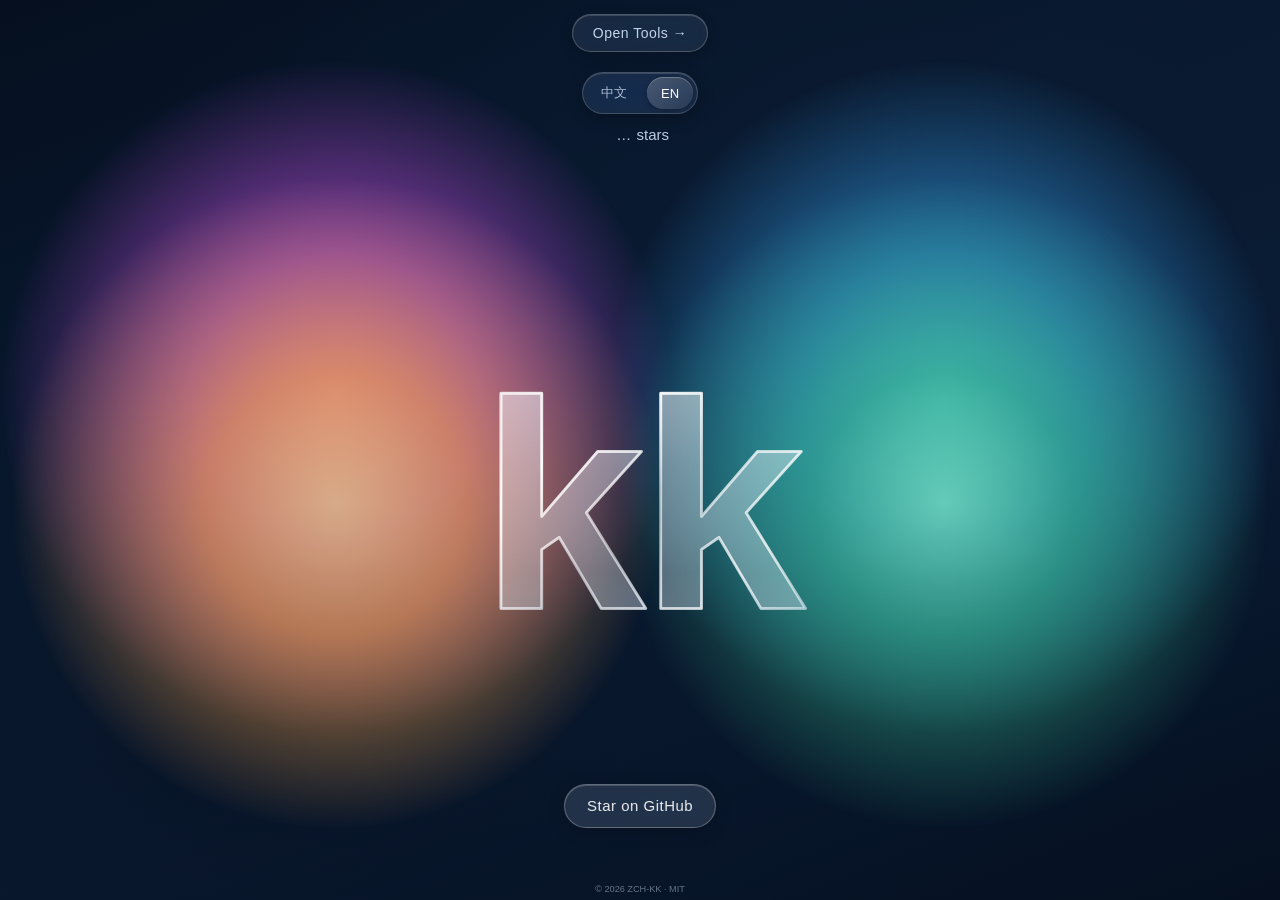
==== index.html @ 345762b6 "feat: 主页新增'工具箱'入口（双语 data-zh/en，玻璃胶囊视觉）" ====
<!DOCTYPE html>
<html lang="zh-CN">
<head>
  <meta charset="UTF-8" />
  <!-- viewport-fit=cover:允许页面铺到刘海屏/底部安全区,配合 CSS env() 使用 -->
  <meta name="viewport" content="width=device-width, initial-scale=1.0, maximum-scale=5.0, viewport-fit=cover" />
  <meta name="theme-color" content="#050f1f" />
  <!-- 避免移动浏览器把数字串自动识别成电话号码加链接 -->
  <meta name="format-detection" content="telephone=no, email=no, address=no" />

  <!-- 安全相关 meta -->
  <!-- 严格 CSP:禁内联脚本/样式;只允许本页目录下的资源 + data: 图片(预留) -->
  <meta http-equiv="Content-Security-Policy"
        content="default-src 'none';
                 style-src 'self';
                 script-src 'self';
                 img-src 'self' data:;
                 font-src 'self';
                 connect-src https://api.github.com;
                 base-uri 'none';
                 form-action 'none';
                 frame-ancestors 'none';
                 object-src 'none';" />
  <meta http-equiv="X-Content-Type-Options" content="nosniff" />
  <meta name="referrer" content="no-referrer" />
  <meta http-equiv="Permissions-Policy"
        content="camera=(), microphone=(), geolocation=(), payment=(),
                 usb=(), midi=(), accelerometer=(), gyroscope=(),
                 magnetometer=(), display-capture=(), browsing-topics=();" />

  <title>kk — 液态玻璃 / Liquid Glass</title>
  <meta name="description" content="kk 液态玻璃展示页,2026 年新版。" />
  <meta name="description" lang="en" content="kk liquid glass showcase, 2026 edition." />
  <meta name="keywords" content="kk, liquid glass, 液态玻璃, showcase, GitHub Pages" />
  <meta name="author" content="ZCH-KK" />

  <!-- Open Graph / Facebook -->
  <meta property="og:type" content="website" />
  <meta property="og:site_name" content="kk" />
  <meta property="og:title" content="kk · Liquid Glass 2026" />
  <meta property="og:description" content="液态玻璃风格的双字母动画展示页。" />
  <meta property="og:url" content="https://ZCH-KK.github.io/kk/" />
  <meta property="og:image" content="assets/og.png" />
  <meta property="og:locale" content="zh_CN" />
  <meta property="og:locale:alternate" content="en_US" />

  <!-- Twitter Card -->
  <meta name="twitter:card" content="summary_large_image" />
  <meta name="twitter:title" content="kk · Liquid Glass 2026" />
  <meta name="twitter:description" content="液态玻璃风格的双字母动画展示页。" />
  <meta name="twitter:image" content="assets/og.png" />

  <link rel="icon" type="image/svg+xml" href="assets/favicon.svg" />
  <link rel="alternate icon" href="data:," />
  <link rel="stylesheet" href="assets/style.css" />
  <!-- IE 专用 fallback:用 flexbox 替 grid、纯色替毛玻璃、移除 min()/env() -->
  <!--[if IE]>
  <link rel="stylesheet" href="assets/ie.css" />
  <![endif]-->
</head>
<body>
  <a class="skip-link" href="#main-content" data-zh="跳到主要内容" data-en="Skip to main content">跳到主要内容</a>
  <!-- 结构化数据:告诉搜索引擎这是个什么页面 -->
  <script type="application/ld+json">
  {
    "@context": "https://schema.org",
    "@type": "WebSite",
    "name": "kk",
    "alternateName": "Liquid Glass 2026",
    "url": "https://ZCH-KK.github.io/kk/",
    "description": "液态玻璃风格的双字母动画展示页。",
    "inLanguage": ["zh-CN", "en"],
    "author": {
      "@type": "Person",
      "name": "ZCH-KK",
      "url": "https://github.com/ZCH-KK"
    },
    "publisher": {
      "@type": "Person",
      "name": "ZCH-KK"
    },
    "potentialAction": {
      "@type": "SearchAction",
      "target": "https://github.com/ZCH-KK?tab=repositories&q={search_term_string}",
      "query-input": "required name=search_term_string"
    }
  }
  </script>
  <div class="backdrop" aria-hidden="true">
    <div class="orbit">
      <div class="blob b1"></div>
      <div class="blob b2"></div>
      <div class="blob b3"></div>
      <div class="blob b4"></div>
    </div>
  </div>

  <main id="main-content" class="stage" role="main">
    <a class="boost"
       href="https://github.com/ZCH-KK/kk"
       target="_blank"
       rel="noopener noreferrer nofollow"
       data-zh="去 GitHub 助力该网页发展"
       data-en="Star on GitHub">
      去 GitHub 助力该网页发展
    </a>
    <p class="stats" aria-live="polite">
      <span class="stats-label" data-zh="已有" data-en=""></span>
      <span class="stars-count" data-zh="…" data-en="…">…</span>
      <span class="stats-suffix" data-zh="人助力" data-en="stars">stars</span>
    </p>
    <div class="lang-switch" role="group" aria-label="Language">
      <button type="button" class="lang-btn" data-lang="zh" aria-pressed="true">中文</button>
      <button type="button" class="lang-btn" data-lang="en" aria-pressed="false">EN</button>
    </div>
    <div class="glass-word">
      <div class="ghost" role="img" aria-label="kk 液态玻璃标题" lang="en">
      <svg viewBox="0 0 1000 440" xmlns="http://www.w3.org/2000/svg" aria-hidden="true" focusable="false">
        <defs>
          <linearGradient id="body" x1="0%" y1="0%" x2="0%" y2="100%">
            <stop offset="0%"   stop-color="#ffffff" stop-opacity=".60"/>
            <stop offset="38%"  stop-color="#f3f8ff" stop-opacity=".42"/>
            <stop offset="70%"  stop-color="#e8f1fd" stop-opacity=".34"/>
            <stop offset="100%" stop-color="#d6e6fa" stop-opacity=".46"/>
          </linearGradient>

          <linearGradient id="rimGrad" x1="0%" y1="0%" x2="100%" y2="100%">
            <stop offset="0%"   stop-color="#ffffff" stop-opacity="0"/>
            <stop offset="28%"  stop-color="#ffffff" stop-opacity="1"/>
            <stop offset="50%"  stop-color="#ffffff" stop-opacity=".4"/>
            <stop offset="75%"  stop-color="#ffffff" stop-opacity=".75"/>
            <stop offset="100%" stop-color="#ffffff" stop-opacity="0"/>
          </linearGradient>

          <linearGradient id="edgeLine" x1="0%" y1="0%" x2="0%" y2="100%">
            <stop offset="0%"   stop-color="#ffffff" stop-opacity=".9"/>
            <stop offset="55%"  stop-color="#ffffff" stop-opacity=".35"/>
            <stop offset="100%" stop-color="#cfe3ff" stop-opacity=".55"/>
          </linearGradient>
        </defs>

        <text x="500" y="308" text-anchor="middle" dominant-baseline="central"
              font-family="-apple-system, 'SF Pro Display', 'Segoe UI', 'Helvetica Neue', Arial, sans-serif"
              font-weight="700" font-size="330" letter-spacing="-6"
              fill="url(#body)">kk</text>

        <text x="500" y="308" text-anchor="middle" dominant-baseline="central"
              font-family="-apple-system, 'SF Pro Display', 'Segoe UI', 'Helvetica Neue', Arial, sans-serif"
              font-weight="700" font-size="330" letter-spacing="-6"
              fill="none" stroke="url(#edgeLine)" stroke-width="3.4"
              stroke-linejoin="round" stroke-linecap="round"
              opacity=".95">kk</text>

        <text x="500" y="308" text-anchor="middle" dominant-baseline="central"
              font-family="-apple-system, 'SF Pro Display', 'Segoe UI', 'Helvetica Neue', Arial, sans-serif"
              font-weight="700" font-size="330" letter-spacing="-6"
              fill="none" stroke="url(#rimGrad)" stroke-width="2.8"
              stroke-linejoin="round" stroke-linecap="round"
              opacity=".95">kk</text>
      </svg>
    </div>
  </div>
  </main>

  <nav class="tools-cta" aria-label="子站导航">
    <a class="tools-btn"
       href="https://zch-kk.github.io/kk-tools/"
       target="_blank"
       rel="noopener noreferrer"
       data-zh="进入工具箱 →"
       data-en="Open Tools →">
      进入工具箱 →
    </a>
  </nav>

  <footer class="site-foot" role="contentinfo">
    <small class="foot-line" data-zh="© 2026 ZCH-KK · MIT" data-en="© 2026 ZCH-KK · MIT">© 2026 ZCH-KK · MIT</small>
  </footer>
  <script src="assets/main.js" defer></script>
  <script src="assets/lang.js" defer></script>
  <!--[if IE]>
  <script src="assets/ie-polyfills.js" defer></script>
  <![endif]-->
</body>
</html>
---- assets/style.css ----
/* ======================================================
   兼容性补齐:
   - 用 @supports 做特性检测:支持 backdrop-filter 的设备走毛玻璃,不支持的走纯色背景
   - inset 在 Safari 14.4 才开始支持,加 fallback top/right/bottom/left
   - prefers-reduced-motion / prefers-color-scheme 双查询保留
   - 移动端安全区用 env(safe-area-inset-*)
   - 触摸屏禁用 300ms 延迟 + 禁用双击缩放:touch-action: manipulation
   ====================================================== */
* { margin: 0; padding: 0; box-sizing: border-box; }
html, body { height: 100%; width: 100%; }

html {
  /* 防止某些 Android 浏览器因溢出横滚 */
  overflow-x: hidden;
  /* 移动端:禁用双击缩放,禁用双指默认手势但不阻止 pinch(可单独管) */
  touch-action: manipulation;
  /* 高 DPI 文字锐化 */
  -webkit-text-size-adjust: 100%;
}

body {
  position: relative;
  overflow: hidden;
  /* 全文不可选中、可复制:展示型页面无所谓,但消除长按 iOS Safari 弹出选择菜单 */
  -webkit-user-select: none;
  user-select: none;
  /* 禁用 iOS Safari 长按链接弹出菜单(只针对 .boost 的图片/链接预览会触发) */
  -webkit-touch-callout: none;
  /* 高 DPI 字体平滑 */
  -webkit-font-smoothing: antialiased;
  -moz-osx-font-smoothing: grayscale;

  font-family: -apple-system, "SF Pro Display", BlinkMacSystemFont,
               "Segoe UI", "PingFang SC", "Hiragino Sans GB",
               "Microsoft YaHei", "Helvetica Neue", Arial, sans-serif;
  background:
    radial-gradient(120% 90% at 76% 20%, #0a1a30 0%, transparent 55%),
    radial-gradient(110% 80% at 20% 80%, #081427 0%, transparent 60%),
    linear-gradient(160deg, #050f1f 0%, #0a1e38 55%, #050f1f 100%);
  /* 移动浏览器 100vh 在 URL 栏显示/隐藏时会跳,改用 -webkit-fill-available + dvh 兜底 */
  min-height: 100vh;
  min-height: -webkit-fill-available;
  min-height: 100dvh;
}

/* ================= 模糊光圈流动背景(性能优化版) ================= */
.backdrop {
  position: absolute;
  top: 0; right: 0; bottom: 0; left: 0;   /* inset fallback,旧浏览器也能吃 */
  overflow: hidden;
  z-index: 0;
}

.orbit {
  position: absolute;
  top: -14%; right: -14%; bottom: -14%; left: -14%;
  transform-origin: 50% 50%;
  animation: spin 30s linear infinite;
  will-change: transform;
}
@keyframes spin { from { transform: rotate(0deg); } to { transform: rotate(360deg); } }

.blob { position: absolute; width: 60vw; height: 60vw; border-radius: 50%; }
.b1 { background: radial-gradient(circle, #ff7ed9 0%, #b64bd6 26%, rgba(182,75,214,0) 62%);
      top: 12%; left: 8%; opacity: .7; }
.b2 { background: radial-gradient(circle, #5ce0ff 0%, #2f8fd4 26%, rgba(47,143,212,0) 62%);
      top: 12%; right: 8%; opacity: .7; }
.b3 { background: radial-gradient(circle, #ffe27a 0%, #f0a24b 24%, rgba(240,162,75,0) 60%);
      bottom: 12%; left: 8%; opacity: .65; }
.b4 { background: radial-gradient(circle, #8affc1 0%, #37b98b 24%, rgba(55,185,139,0) 60%);
      bottom: 12%; right: 8%; opacity: .6; }

@media (prefers-reduced-motion: reduce) {
  .orbit, .blob { animation: none !important; }
}

/* ================= kk 透明液态玻璃字 ================= */
.glass-word {
  position: absolute;
  top: 0; right: 0; bottom: 0; left: 0;
  z-index: 2;
  display: grid;
  place-items: center;
  cursor: pointer;
  /* 关键修复:旧 Safari 把 grid 简写拆开处理,保险起见保留显式 display */
}
.ghost {
  width: 88vw;
  max-width: 900px;
  /* 老 Safari 不识别 min(),改用 vw + max-width 双重限制 */
  /* SVG viewBox 1000x440,文字 y=308 font-size 330,导致实际字形
     重心略低于 viewBox 中心 70%处;这里上提 6%让视觉重心贴正中间 */
  transform: translateY(-6%);
  -webkit-transform: translateY(-6%);
}
.ghost svg { width: 100%; height: auto; display: block; }

/* ================= 涟漪 ================= */
.ripple {
  position: fixed;
  width: 40px; height: 40px; border-radius: 50%;
  transform: translate(-50%,-50%) scale(.15);
  background: radial-gradient(circle,
      rgba(255,255,255,0) 18%,
      rgba(255,255,255,.35) 34%,
      rgba(255,255,255,0) 58%);
  filter: blur(4px);
  animation: ripple .8s cubic-bezier(.22,.61,.36,1) forwards;
  pointer-events: none;
  z-index: 9;
  /* 涟漪不应该被父层 transform 影响 position:fixed 已经是视口定位,稳 */
}
.ripple::after {
  content: "";
  position: absolute;
  top: -12%; right: -12%; bottom: -12%; left: -12%;
  border-radius: 50%;
  background: radial-gradient(circle,
      rgba(255,255,255,0) 40%,
      rgba(200,230,255,.28) 62%,
      rgba(255,255,255,0) 78%);
  filter: blur(5px);
}
@keyframes ripple {
  0%   { transform: translate(-50%,-50%) scale(.15); opacity:0; }
  18%  { opacity:.9; }
  100% { transform: translate(-50%,-50%) scale(16); opacity:0; }
}

/* ================= 助力按钮 ================= */
.boost {
  position: absolute;
  left: 50%;
  /* bottom 用 calc + 安全区适配:iPhone 14 Pro 等设备的 Home Indicator 区域 */
  bottom: calc(8vh + env(safe-area-inset-bottom, 0px));
  transform: translateX(-50%);
  z-index: 3;
  display: inline-block;
  padding: 12px 22px;
  /* 移动端最小可点区域 44x44 (Apple HIG / Material) */
  min-height: 44px;
  font-size: 15px;
  font-weight: 500;
  letter-spacing: 0.5px;
  color: rgba(255, 255, 255, 0.92);
  text-decoration: none;
  background: rgba(255, 255, 255, 0.12);
  border: 1px solid rgba(255, 255, 255, 0.28);
  border-radius: 999px;
  /* 毛玻璃:旧 Safari/Chrome 用 -webkit- 前缀 */
  -webkit-backdrop-filter: blur(12px) saturate(140%);
  backdrop-filter: blur(12px) saturate(140%);
  box-shadow: 0 4px 18px rgba(0, 0, 0, 0.18),
              inset 0 1px 0 rgba(255, 255, 255, 0.18);
  transition: transform .18s cubic-bezier(.34, 1.56, .64, 1),
              background .18s ease,
              border-color .18s ease;
  /* 移动端:禁用高亮(尤其是 Android Chrome 长按会出蓝色框) */
  -webkit-tap-highlight-color: transparent;
}
.boost:hover {
  background: rgba(255, 255, 255, 0.18);
  border-color: rgba(255, 255, 255, 0.45);
  transform: translateX(-50%) translateY(-1px);
}
.boost:active {
  transform: translateX(-50%) scale(.96);
}
.boost:focus {
  outline: 2px solid rgba(255, 255, 255, 0.85);
  outline-offset: 3px;
}
/* :focus-visible 旧 Safari/Chrome 不识别,直接用 :focus 双保险 */
.boost:focus:not(:focus-visible) { outline: none; }

@media (prefers-reduced-motion: reduce) {
  .boost { transition: none; }
}

/* 尊重用户偏好:减少动画时涟漪也禁掉 */
@media (prefers-reduced-motion: reduce) {
  .ripple { animation: none !important; display: none; }
}

/* ===== 特性检测兜底:不支持 backdrop-filter 的浏览器走纯色背景 ===== */
@supports not ((backdrop-filter: blur(1px)) or (-webkit-backdrop-filter: blur(1px))) {
  .boost {
    background: rgba(20, 35, 60, 0.85);
    border-color: rgba(255, 255, 255, 0.35);
  }
}

/* ===== 小屏手机适配 ===== */
@media (max-width: 480px) {
  .ghost { width: 92vw; }
  .boost {
    font-size: 14px;
    padding: 11px 20px;
  }
  .blob { width: 80vw; height: 80vw; }
}

/* ===== 横屏手机:按钮别贴底太远 ===== */
@media (max-height: 500px) and (orientation: landscape) {
  .boost { bottom: calc(4vh + env(safe-area-inset-bottom, 0px)); }
}

/* ===== 减少动画时,顺便降一下背景动画频率(可选) ===== */
/* ===== B 组新增:副标题 / Stars 计数 / 语言切换 / Footer / Skip Link ===== */
.subtitle {
  margin: 18px 0 6px;
  font-size: clamp(14px, 1.6vw, 20px);
  font-weight: 300;
  letter-spacing: .35em;
  text-align: center;
  color: rgba(255, 255, 255, .75);
  text-shadow: 0 1px 8px rgba(0, 0, 0, .35);
  pointer-events: none;
  user-select: none;
}

.stats {
  position: absolute;
  left: 50%;
  top: 14%;
  transform: translateX(-50%);
  margin: 0;
  display: flex;
  align-items: baseline;
  justify-content: center;
  gap: .35em;
  font-size: clamp(12px, 1.3vw, 15px);
  font-weight: 400;
  color: rgba(220, 235, 255, .85);
  pointer-events: none;
  user-select: none;
  z-index: 3;
}
.stats-count {
  font-variant-numeric: tabular-nums;
  font-weight: 600;
  color: #fff;
  transition: opacity .25s;
}
.stats-count[title] { /* 加载失败时轻微淡化提示 */
  color: rgba(220, 235, 255, .55);
}

.lang-switch {
  position: absolute;
  left: 50%;
  top: 8%;
  transform: translateX(-50%);
  margin: 0;
  display: inline-flex;
  gap: 6px;
  padding: 4px;
  border-radius: 999px;
  z-index: 3;
  background: rgba(255, 255, 255, .08);
  border: 1px solid rgba(255, 255, 255, .18);
  backdrop-filter: blur(14px) saturate(180%);
  -webkit-backdrop-filter: blur(14px) saturate(180%);
  box-shadow:
    0 4px 16px rgba(0, 0, 0, .25),
    inset 0 1px 0 rgba(255, 255, 255, .15);
}
.lang-btn {
  appearance: none;
  -webkit-appearance: none;
  background: transparent;
  border: 0;
  padding: 6px 14px;
  min-height: 32px;
  border-radius: 999px;
  font: inherit;
  font-size: 13px;
  color: rgba(220, 235, 255, .75);
  cursor: pointer;
  transition: background .2s, color .2s, transform .15s;
}
.lang-btn:hover { color: #fff; }
.lang-btn:active { transform: scale(.94); }
.lang-btn[aria-pressed="true"] {
  background: linear-gradient(135deg,
    rgba(255, 255, 255, .22),
    rgba(255, 255, 255, .08));
  color: #fff;
  box-shadow:
    inset 0 1px 0 rgba(255, 255, 255, .25),
    0 1px 4px rgba(0, 0, 0, .25);
}
.lang-btn:focus-visible {
  outline: 2px solid #5ce0ff;
  outline-offset: 2px;
}

/* footer */
/* 工具箱入口按钮：与 .boost 同款毛玻璃胶囊，但走 normal flow，避免与 boost 重叠 */
.tools-cta {
  display: flex;
  justify-content: center;
  margin: 14px 0 36px;
}
.tools-btn {
  display: inline-block;
  padding: 10px 20px;
  min-height: 38px;
  font-size: 14px;
  font-weight: 500;
  letter-spacing: 0.5px;
  color: rgba(220, 235, 255, 0.88);
  text-decoration: none;
  background: rgba(255, 255, 255, 0.08);
  border: 1px solid rgba(255, 255, 255, 0.22);
  border-radius: 999px;
  -webkit-backdrop-filter: blur(12px) saturate(140%);
  backdrop-filter: blur(12px) saturate(140%);
  box-shadow: 0 4px 14px rgba(0, 0, 0, 0.18),
              inset 0 1px 0 rgba(255, 255, 255, 0.16);
  transition: transform .18s cubic-bezier(.34, 1.56, .64, 1),
              background .18s ease,
              border-color .18s ease;
  -webkit-tap-highlight-color: transparent;
}
.tools-btn:hover {
  background: rgba(255, 255, 255, 0.16);
  border-color: rgba(255, 255, 255, 0.42);
  transform: translateY(-1px);
}
.tools-btn:active {
  transform: scale(.96);
}
.tools-btn:focus {
  outline: 2px solid rgba(255, 255, 255, 0.85);
  outline-offset: 3px;
}
.tools-btn:focus:not(:focus-visible) { outline: none; }
@media (prefers-reduced-motion: reduce) {
  .tools-btn { transition: none; }
}

.site-foot {
  position: fixed;
  bottom: 0;
  left: 0;
  right: 0;
  padding: 6px 12px calc(6px + env(safe-area-inset-bottom, 0px));
  text-align: center;
  font-size: 11px;
  color: rgba(220, 235, 255, .45);
  pointer-events: none;
  z-index: 10;
}

/* skip-link:键盘 Tab 时出现,平时藏 */
.skip-link {
  position: absolute;
  top: -100px;
  left: 8px;
  padding: 8px 14px;
  background: #0a1e38;
  color: #fff;
  border: 2px solid #5ce0ff;
  border-radius: 6px;
  text-decoration: none;
  font-size: 14px;
  z-index: 1000;
  transition: top .15s;
}
.skip-link:focus { top: 8px; outline: none; }

/* 错误页 */
.errpage {
  min-height: 100vh;
  display: flex;
  flex-direction: column;
  align-items: center;
  justify-content: center;
  padding: 24px;
  text-align: center;
  background: linear-gradient(135deg, #050f1f 0%, #0a1e38 100%);
  color: #fff;
  font-family: -apple-system, "Segoe UI", "Helvetica Neue", Arial, sans-serif;
}
.err-code {
  font-size: clamp(96px, 18vw, 200px);
  font-weight: 800;
  margin: 0;
  letter-spacing: -.06em;
  background: linear-gradient(180deg, #fff, #cfe3ff 60%, #5ce0ff);
  -webkit-background-clip: text;
  background-clip: text;
  color: transparent;
  filter: drop-shadow(0 0 24px rgba(92, 224, 255, .4));
}
.err-title { font-size: clamp(20px, 3vw, 28px); font-weight: 500; margin: 16px 0 8px; }
.err-desc { font-size: clamp(14px, 1.6vw, 16px); opacity: .7; margin: 0 0 28px; }
.err-home { text-decoration: none; }

/* IE 下重置部分新语法 */
@media all and (-ms-high-contrast: none), (-ms-high-contrast: active) {
  .subtitle, .stats, .lang-switch { display: block; text-align: center; }
  .lang-switch { width: max-content; margin-left: auto; margin-right: auto; }
  .lang-btn { display: inline-block; }
}
---- assets/ie.css ----
/* ======================================================
   IE 专用兜底样式(被条件注释加载,主流浏览器不执行)
   IE 限制:
   - 不支持 grid,用 flex 替
   - 不支持 backdrop-filter,纯色背景
   - 不支持 inset 简写,top/right/bottom/left 显式
   - 不支持 min()/env()/100dvh
   - 不支持 :focus-visible
   - 不支持 animationend 事件名(IE11 实际支持,但确保)
   - 不支持 sticky(本例没用到)
   ====================================================== */

/* 1. .glass-word:用 flex 居中替 grid */
.glass-word {
  display: -ms-flexbox;
  display: flex;
  -ms-flex-align: center;
  align-items: center;
  -ms-flex-pack: center;
  justify-content: center;
}

/* 2. .ghost:固定像素宽度 */
.ghost {
  width: 700px;
  max-width: 88vw;
}

/* 3. .boost:不透明纯色背景,1px 边框代替毛玻璃 */
.boost {
  background: #2a456b !important;        /* 深蓝灰,接近透明玻璃的视觉效果 */
  border: 1px solid #ffffff !important;
  border-color: rgba(255,255,255,.45) !important;
  border-radius: 999px;
  /* 移除 backdrop-filter,IE 会忽略未知属性,这里也显式 none 一下确保 */
  -webkit-backdrop-filter: none !important;
  backdrop-filter: none !important;
}

/* IE 下 :hover 表现 OK,不需要 :focus-visible 替身 */

/* 4. .orbit:.ripple:保留 top/right/bottom/left 写法(已为 IE 准备) */

/* 5. 涟漪 fallback:IE 不支持 animationend 时也能移除 */
.ripple {
  /* 显式写一份 */
}

/* 6. 按钮位置:IE 不支持 env(),固定 8vh = 8% 视高 */
.boost {
  bottom: 8% !important;
}

/* 7. body 高度:不要 -webkit-fill-available / dvh */
body {
  min-height: 100vh !important;
}

/* 8. .glass-word 取消 cursor: pointer (IE 对整个层加 cursor 会导致子节点选中菜单位置异常) */
.glass-word { cursor: default; }
.ghost { cursor: pointer; }

/* 9. SVG text 渲染:IE 字体回退 */
.ghost svg text {
  font-family: Arial, "Microsoft YaHei", sans-serif;
}

/* 10. radial-gradient 在 IE10 起支持,但需要 -ms- 前缀仅 IE9,这里不处理 IE9 */

/* 11. prefers-reduced-motion:IE 不识别 media query,不影响 */

/* 12. ::after:IE 8 不支持,IE9+ 支持;OK */

/* 13. box-shadow 在 IE9+ 支持;OK */

/* 14. background-color rgba:IE9+ 支持;OK */

/* 15. CSS transition:IE10+ 支持;OK */
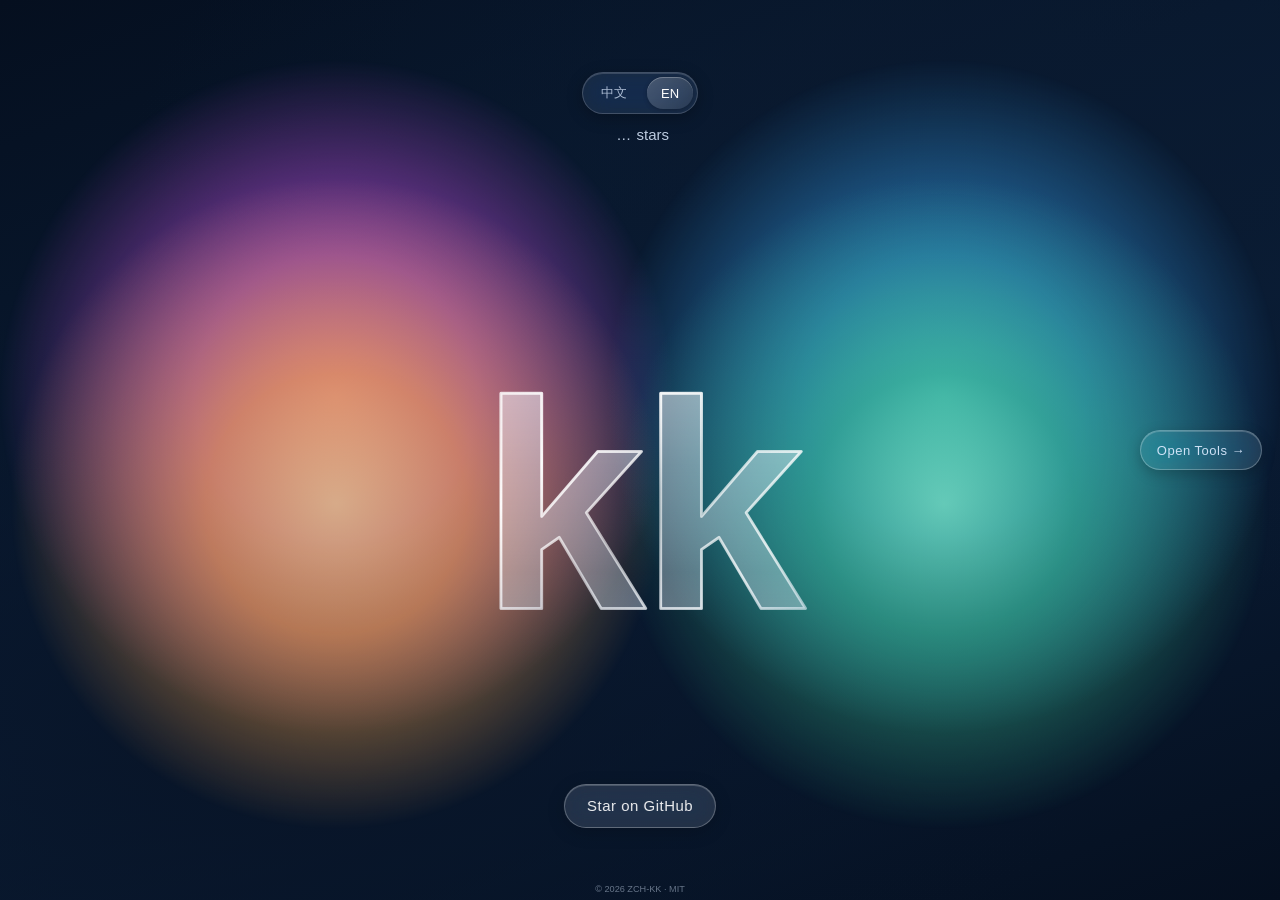
==== commit 1d16ea9a: "fix: 工具箱按钮放右侧固定(fixed)+ z-index 5 高于 .glass-word z=2 修复点击穿透" ====
--- a/index.html
+++ b/index.html
@@ -162,16 +162,18 @@
   </div>
   </main>
 
-  <nav class="tools-cta" aria-label="子站导航">
+  <aside class="tools-rail" aria-label="子站导航">
     <a class="tools-btn"
        href="https://zch-kk.github.io/kk-tools/"
        target="_blank"
        rel="noopener noreferrer"
+       title="进入工具箱 / Open Tools"
        data-zh="进入工具箱 →"
        data-en="Open Tools →">
-      进入工具箱 →
+      <span class="tools-glyph" aria-hidden="true">⚙</span>
+      <span class="tools-label">进入工具箱 →</span>
     </a>
-  </nav>
+  </aside>
 
   <footer class="site-foot" role="contentinfo">
     <small class="foot-line" data-zh="© 2026 ZCH-KK · MIT" data-en="© 2026 ZCH-KK · MIT">© 2026 ZCH-KK · MIT</small>
--- a/assets/style.css
+++ b/assets/style.css
@@ -297,36 +297,42 @@
 
 /* footer */
 /* 工具箱入口按钮：与 .boost 同款毛玻璃胶囊，但走 normal flow，避免与 boost 重叠 */
-.tools-cta {
-  display: flex;
-  justify-content: center;
-  margin: 14px 0 36px;
+/* ================= 侧边工具箱入口 ================= */
+.tools-rail {
+  position: fixed;
+  top: 50%;
+  right: 18px;
+  transform: translateY(-50%);
+  z-index: 5; /* 必须比 .glass-word(z=2) 高,且大于 .ripple(z=3) */
+  -webkit-tap-highlight-color: transparent;
 }
 .tools-btn {
-  display: inline-block;
-  padding: 10px 20px;
-  min-height: 38px;
-  font-size: 14px;
+  display: inline-flex;
+  align-items: center;
+  gap: 8px;
+  padding: 10px 16px;
+  min-height: 40px;
+  font-size: 13px;
   font-weight: 500;
   letter-spacing: 0.5px;
-  color: rgba(220, 235, 255, 0.88);
+  color: rgba(220, 235, 255, 0.92);
   text-decoration: none;
-  background: rgba(255, 255, 255, 0.08);
-  border: 1px solid rgba(255, 255, 255, 0.22);
+  background: rgba(255, 255, 255, 0.10);
+  border: 1px solid rgba(255, 255, 255, 0.26);
   border-radius: 999px;
   -webkit-backdrop-filter: blur(12px) saturate(140%);
   backdrop-filter: blur(12px) saturate(140%);
-  box-shadow: 0 4px 14px rgba(0, 0, 0, 0.18),
-              inset 0 1px 0 rgba(255, 255, 255, 0.16);
+  box-shadow: 0 4px 14px rgba(0, 0, 0, 0.22),
+              inset 0 1px 0 rgba(255, 255, 255, 0.18);
   transition: transform .18s cubic-bezier(.34, 1.56, .64, 1),
               background .18s ease,
               border-color .18s ease;
-  -webkit-tap-highlight-color: transparent;
+  white-space: nowrap;
 }
 .tools-btn:hover {
-  background: rgba(255, 255, 255, 0.16);
-  border-color: rgba(255, 255, 255, 0.42);
-  transform: translateY(-1px);
+  background: rgba(255, 255, 255, 0.18);
+  border-color: rgba(255, 255, 255, 0.45);
+  transform: translateX(-2px);
 }
 .tools-btn:active {
   transform: scale(.96);
@@ -336,8 +342,18 @@
   outline-offset: 3px;
 }
 .tools-btn:focus:not(:focus-visible) { outline: none; }
+.tools-glyph {
+  font-size: 16px;
+  line-height: 1;
+  opacity: 0.9;
+}
+/* 窄屏:只显示齿轮图标 */
+@media (max-width: 520px) {
+  .tools-label { display: none; }
+  .tools-btn { padding: 10px 12px; }
+}
 @media (prefers-reduced-motion: reduce) {
-  .tools-btn { transition: none; }
+  .tools-btn, .tools-btn:hover, .tools-btn:active { transition: none; transform: none; }
 }
 
 .site-foot {
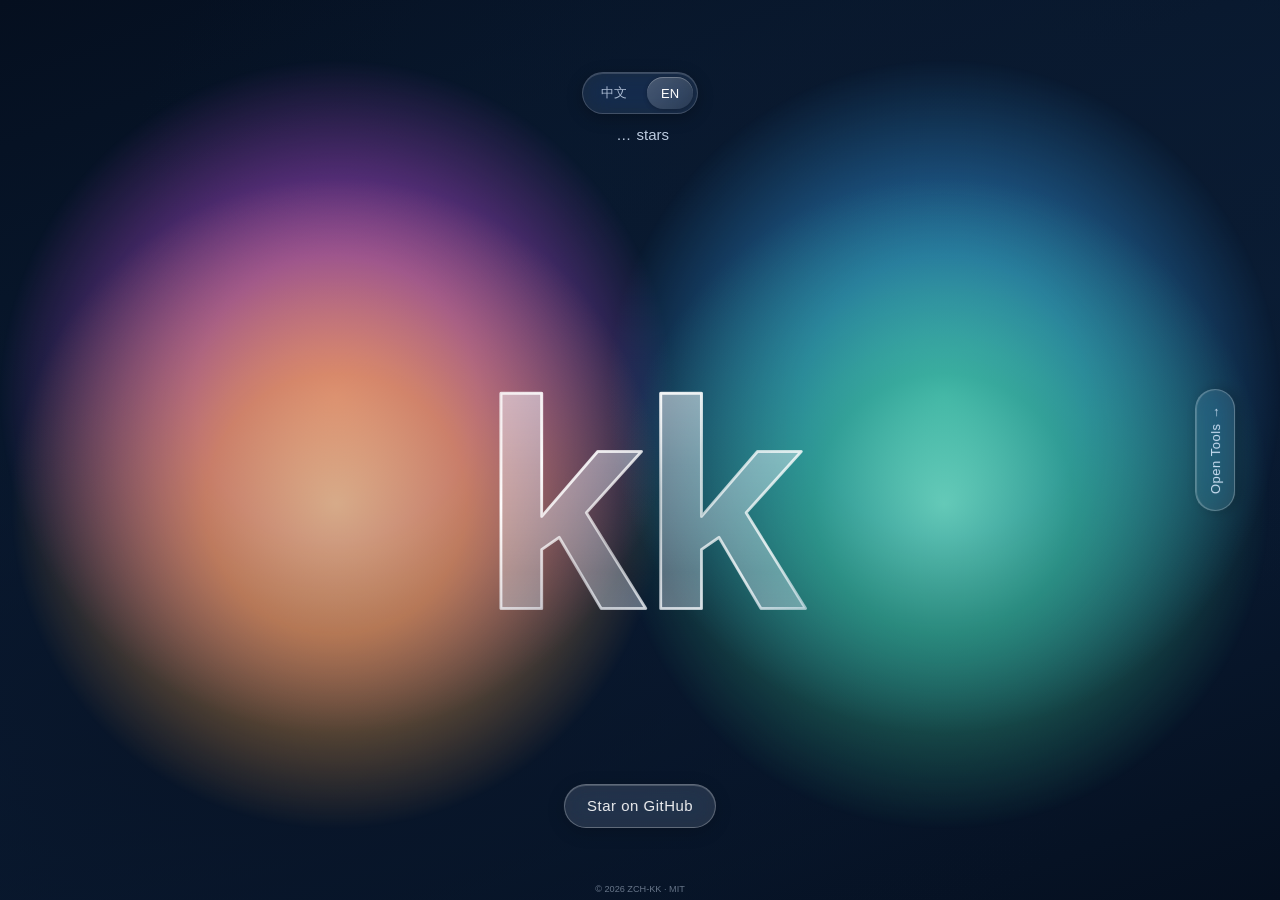
==== commit 22ce2f20: "style: 侧边工具箱按钮旋转 -90° 竖立贴右边" ====
--- a/index.html
+++ b/index.html
@@ -52,7 +52,7 @@
 
   <link rel="icon" type="image/svg+xml" href="assets/favicon.svg" />
   <link rel="alternate icon" href="data:," />
-  <link rel="stylesheet" href="assets/style.css" />
+  <link rel="stylesheet" href="assets/style.css?v=3" />
   <!-- IE 专用 fallback:用 flexbox 替 grid、纯色替毛玻璃、移除 min()/env() -->
   <!--[if IE]>
   <link rel="stylesheet" href="assets/ie.css" />
@@ -178,7 +178,7 @@
   <footer class="site-foot" role="contentinfo">
     <small class="foot-line" data-zh="© 2026 ZCH-KK · MIT" data-en="© 2026 ZCH-KK · MIT">© 2026 ZCH-KK · MIT</small>
   </footer>
-  <script src="assets/main.js" defer></script>
+  <script src="assets/main.js?v=2" defer></script>
   <script src="assets/lang.js" defer></script>
   <!--[if IE]>
   <script src="assets/ie-polyfills.js" defer></script>
--- a/assets/style.css
+++ b/assets/style.css
@@ -301,10 +301,12 @@
 .tools-rail {
   position: fixed;
   top: 50%;
-  right: 18px;
+  right: -28px; /* 旋 90° 后胶囊变高,右负边让按钮一半露在边缘 */
   transform: translateY(-50%);
   z-index: 5; /* 必须比 .glass-word(z=2) 高,且大于 .ripple(z=3) */
   -webkit-tap-highlight-color: transparent;
+  /* 为了点击命中区域始终包含旋转后的按钮 */
+  padding: 8px 32px; /* 上下左右各扩出可点击区 */
 }
 .tools-btn {
   display: inline-flex;
@@ -324,18 +326,21 @@
   backdrop-filter: blur(12px) saturate(140%);
   box-shadow: 0 4px 14px rgba(0, 0, 0, 0.22),
               inset 0 1px 0 rgba(255, 255, 255, 0.18);
-  transition: transform .18s cubic-bezier(.34, 1.56, .64, 1),
+  transition: transform .22s cubic-bezier(.34, 1.56, .64, 1),
               background .18s ease,
               border-color .18s ease;
   white-space: nowrap;
+  /* 旋转 90° 让按钮竖立贴在右边 */
+  transform: rotate(-90deg);
+  transform-origin: 50% 50%;
 }
 .tools-btn:hover {
   background: rgba(255, 255, 255, 0.18);
   border-color: rgba(255, 255, 255, 0.45);
-  transform: translateX(-2px);
+  transform: rotate(-90deg) translateX(-2px);
 }
 .tools-btn:active {
-  transform: scale(.96);
+  transform: rotate(-90deg) scale(.96);
 }
 .tools-btn:focus {
   outline: 2px solid rgba(255, 255, 255, 0.85);
@@ -351,9 +356,14 @@
 @media (max-width: 520px) {
   .tools-label { display: none; }
   .tools-btn { padding: 10px 12px; }
+  /* 窄屏旋转后只显示小齿轮,胶囊变薄 */
+  .tools-btn { transform: rotate(-90deg) scale(0.86); }
+  .tools-btn:hover { transform: rotate(-90deg) scale(0.86) translateX(-2px); }
+  .tools-btn:active { transform: rotate(-90deg) scale(0.82); }
+  .tools-rail { right: -22px; }
 }
 @media (prefers-reduced-motion: reduce) {
-  .tools-btn, .tools-btn:hover, .tools-btn:active { transition: none; transform: none; }
+  .tools-btn, .tools-btn:hover, .tools-btn:active { transition: none; transform: rotate(-90deg); }
 }
 
 .site-foot {
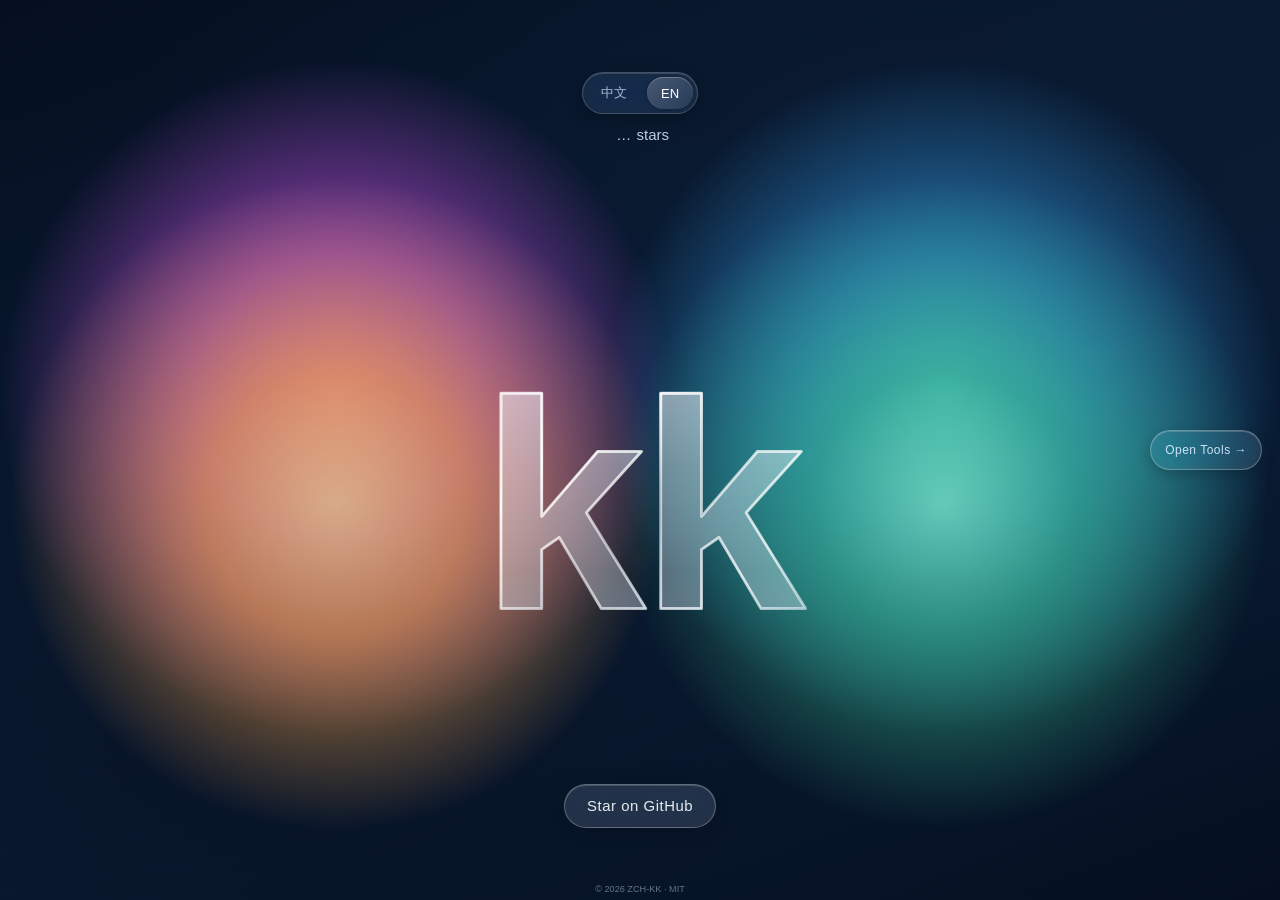
==== commit 457c6f54: "fix: 取消 rotate,改为 flex column 竖排(齿轮上/文字下)" ====
--- a/index.html
+++ b/index.html
@@ -52,7 +52,7 @@
 
   <link rel="icon" type="image/svg+xml" href="assets/favicon.svg" />
   <link rel="alternate icon" href="data:," />
-  <link rel="stylesheet" href="assets/style.css?v=3" />
+  <link rel="stylesheet" href="assets/style.css?v=4" />
   <!-- IE 专用 fallback:用 flexbox 替 grid、纯色替毛玻璃、移除 min()/env() -->
   <!--[if IE]>
   <link rel="stylesheet" href="assets/ie.css" />
--- a/assets/style.css
+++ b/assets/style.css
@@ -301,20 +301,27 @@
 .tools-rail {
   position: fixed;
   top: 50%;
-  right: -28px; /* 旋 90° 后胶囊变高,右负边让按钮一半露在边缘 */
+  right: 18px;
   transform: translateY(-50%);
   z-index: 5; /* 必须比 .glass-word(z=2) 高,且大于 .ripple(z=3) */
   -webkit-tap-highlight-color: transparent;
-  /* 为了点击命中区域始终包含旋转后的按钮 */
-  padding: 8px 32px; /* 上下左右各扩出可点击区 */
+}
+.tools-rail {
+  /* 内部按钮竖排：齿轮在上,文字在下 */
+  display: flex;
+  flex-direction: column;
+  align-items: center;
+  gap: 6px;
 }
 .tools-btn {
   display: inline-flex;
+  flex-direction: column; /* 竖排:齿轮上,文字下 */
   align-items: center;
-  gap: 8px;
-  padding: 10px 16px;
+  justify-content: center;
+  gap: 6px;
+  padding: 12px 14px;
   min-height: 40px;
-  font-size: 13px;
+  font-size: 12px;
   font-weight: 500;
   letter-spacing: 0.5px;
   color: rgba(220, 235, 255, 0.92);
@@ -330,17 +337,14 @@
               background .18s ease,
               border-color .18s ease;
   white-space: nowrap;
-  /* 旋转 90° 让按钮竖立贴在右边 */
-  transform: rotate(-90deg);
-  transform-origin: 50% 50%;
 }
 .tools-btn:hover {
   background: rgba(255, 255, 255, 0.18);
   border-color: rgba(255, 255, 255, 0.45);
-  transform: rotate(-90deg) translateX(-2px);
+  transform: translateX(-2px);
 }
 .tools-btn:active {
-  transform: rotate(-90deg) scale(.96);
+  transform: scale(.96);
 }
 .tools-btn:focus {
   outline: 2px solid rgba(255, 255, 255, 0.85);
@@ -356,14 +360,9 @@
 @media (max-width: 520px) {
   .tools-label { display: none; }
   .tools-btn { padding: 10px 12px; }
-  /* 窄屏旋转后只显示小齿轮,胶囊变薄 */
-  .tools-btn { transform: rotate(-90deg) scale(0.86); }
-  .tools-btn:hover { transform: rotate(-90deg) scale(0.86) translateX(-2px); }
-  .tools-btn:active { transform: rotate(-90deg) scale(0.82); }
-  .tools-rail { right: -22px; }
 }
 @media (prefers-reduced-motion: reduce) {
-  .tools-btn, .tools-btn:hover, .tools-btn:active { transition: none; transform: rotate(-90deg); }
+  .tools-btn, .tools-btn:hover, .tools-btn:active { transition: none; }
 }
 
 .site-foot {
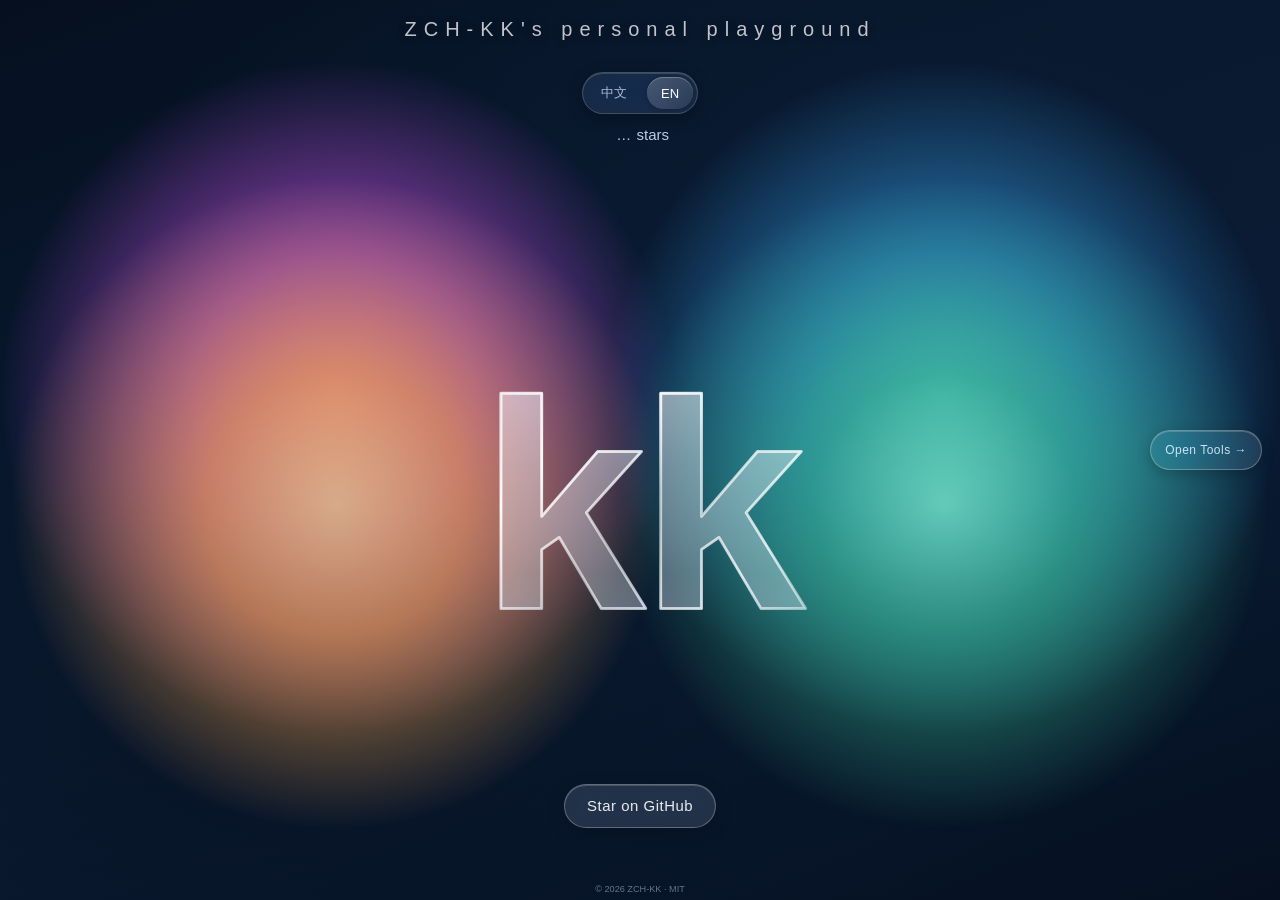
==== commit e0781ddd: "feat: 玻璃字下方加副标题 @ZCH-KK 的个人主页(ZH/EN)" ====
--- a/index.html
+++ b/index.html
@@ -29,14 +29,14 @@
                  magnetometer=(), display-capture=(), browsing-topics=();" />
 
   <title>kk — 液态玻璃 / Liquid Glass</title>
-  <meta name="description" content="kk 液态玻璃展示页,2026 年新版。" />
-  <meta name="description" lang="en" content="kk liquid glass showcase, 2026 edition." />
+  <meta name="description" content="@ZCH-KK 的个人主页 · kk 液态玻璃展示页,2026 年新版。" />
+  <meta name="description" lang="en" content="ZCH-KK's personal playground · kk liquid glass showcase, 2026 edition." />
   <meta name="keywords" content="kk, liquid glass, 液态玻璃, showcase, GitHub Pages" />
   <meta name="author" content="ZCH-KK" />
 
   <!-- Open Graph / Facebook -->
   <meta property="og:type" content="website" />
-  <meta property="og:site_name" content="kk" />
+  <meta property="og:site_name" content="@ZCH-KK · kk" />
   <meta property="og:title" content="kk · Liquid Glass 2026" />
   <meta property="og:description" content="液态玻璃风格的双字母动画展示页。" />
   <meta property="og:url" content="https://ZCH-KK.github.io/kk/" />
@@ -160,6 +160,7 @@
       </svg>
     </div>
   </div>
+  <p class="subtitle" data-zh="@ZCH-KK 的个人主页" data-en="ZCH-KK's personal playground">@ZCH-KK 的个人主页</p>
   </main>
 
   <aside class="tools-rail" aria-label="子站导航">
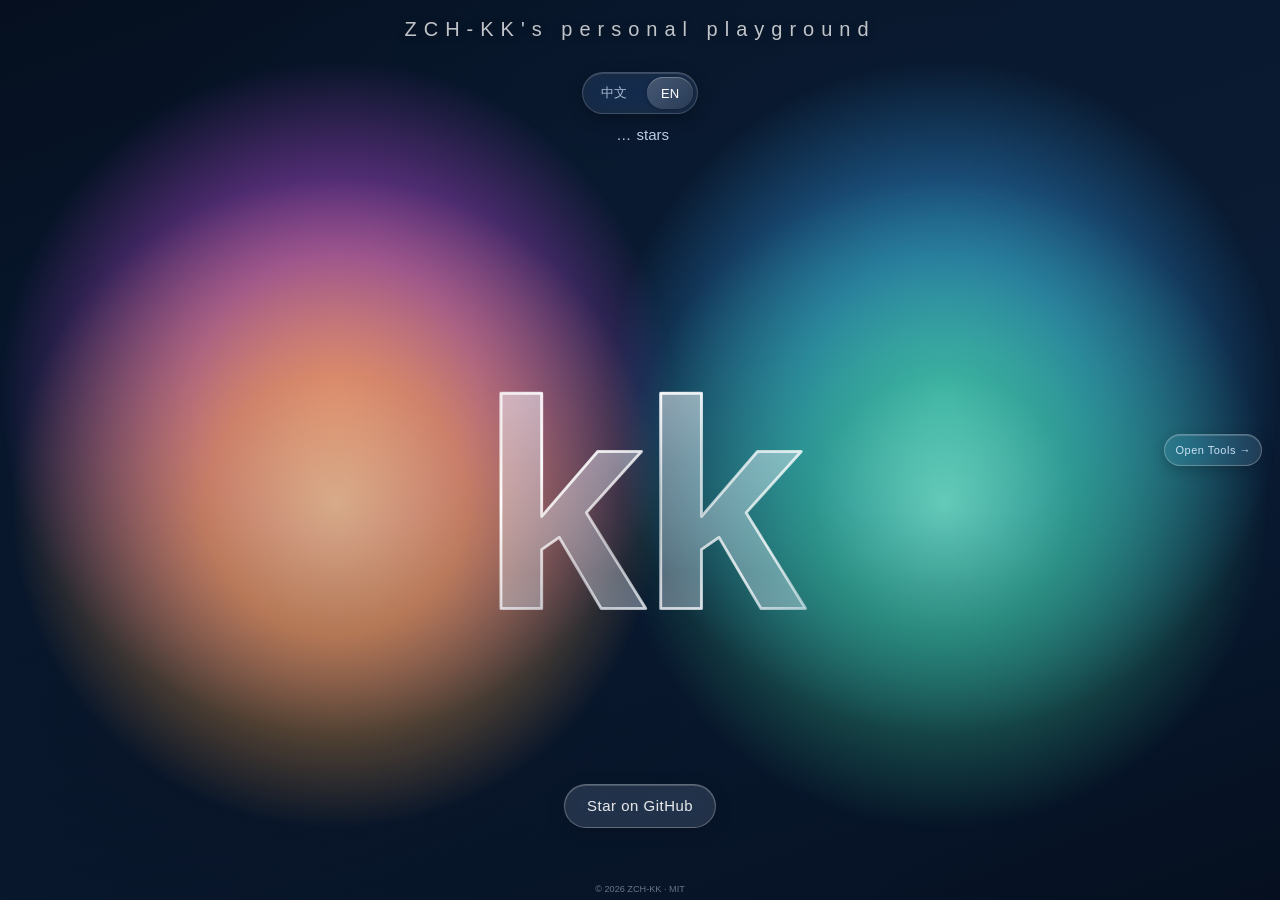
==== commit 0695a1ba: "style: 工具箱按钮整体调小(padding 12→8, font 12→11, gap 6→4); 窄屏再缩一档" ====
--- a/index.html
+++ b/index.html
@@ -52,7 +52,7 @@
 
   <link rel="icon" type="image/svg+xml" href="assets/favicon.svg" />
   <link rel="alternate icon" href="data:," />
-  <link rel="stylesheet" href="assets/style.css?v=4" />
+  <link rel="stylesheet" href="assets/style.css?v=5" />
   <!-- IE 专用 fallback:用 flexbox 替 grid、纯色替毛玻璃、移除 min()/env() -->
   <!--[if IE]>
   <link rel="stylesheet" href="assets/ie.css" />
@@ -179,7 +179,7 @@
   <footer class="site-foot" role="contentinfo">
     <small class="foot-line" data-zh="© 2026 ZCH-KK · MIT" data-en="© 2026 ZCH-KK · MIT">© 2026 ZCH-KK · MIT</small>
   </footer>
-  <script src="assets/main.js?v=2" defer></script>
+  <script src="assets/main.js?v=5" defer></script>
   <script src="assets/lang.js" defer></script>
   <!--[if IE]>
   <script src="assets/ie-polyfills.js" defer></script>
--- a/assets/style.css
+++ b/assets/style.css
@@ -318,10 +318,10 @@
   flex-direction: column; /* 竖排:齿轮上,文字下 */
   align-items: center;
   justify-content: center;
-  gap: 6px;
-  padding: 12px 14px;
-  min-height: 40px;
-  font-size: 12px;
+  gap: 4px;
+  padding: 8px 10px;
+  min-height: 32px;
+  font-size: 11px;
   font-weight: 500;
   letter-spacing: 0.5px;
   color: rgba(220, 235, 255, 0.92);
@@ -352,14 +352,15 @@
 }
 .tools-btn:focus:not(:focus-visible) { outline: none; }
 .tools-glyph {
-  font-size: 16px;
+  font-size: 14px;
   line-height: 1;
   opacity: 0.9;
 }
-/* 窄屏:只显示齿轮图标 */
+/* 窄屏:只显示齿轮图标,再小一档 */
 @media (max-width: 520px) {
   .tools-label { display: none; }
-  .tools-btn { padding: 10px 12px; }
+  .tools-btn { padding: 7px 9px; min-height: 28px; }
+  .tools-rail { gap: 4px; }
 }
 @media (prefers-reduced-motion: reduce) {
   .tools-btn, .tools-btn:hover, .tools-btn:active { transition: none; }
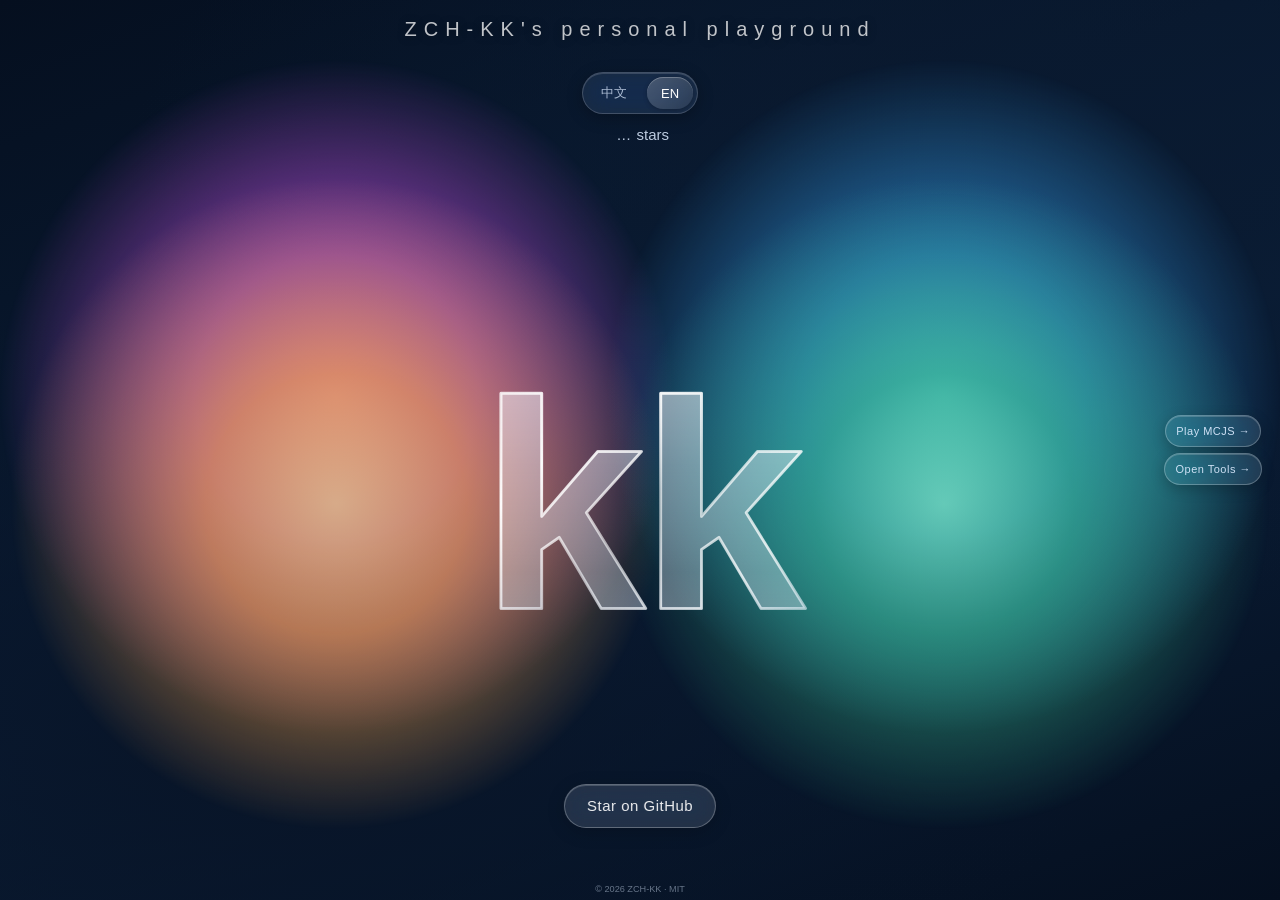
==== commit d72bda34: "feat: 侧栏加'休闲一下'按钮,链 MCJS 1.12.2 WASM 官方镜像" ====
--- a/index.html
+++ b/index.html
@@ -165,6 +165,16 @@
 
   <aside class="tools-rail" aria-label="子站导航">
     <a class="tools-btn"
+       href="https://7.mcjslink.144449.xyz/1.12.2wasm/"
+       target="_blank"
+       rel="noopener noreferrer nofollow"
+       title="休闲一下 / MCJS 1.12.2 WASM"
+       data-zh="休闲一下 →"
+       data-en="Play MCJS →">
+      <span class="tools-glyph" aria-hidden="true">▶</span>
+      <span class="tools-label">休闲一下 →</span>
+    </a>
+    <a class="tools-btn"
        href="https://zch-kk.github.io/kk-tools/"
        target="_blank"
        rel="noopener noreferrer"
